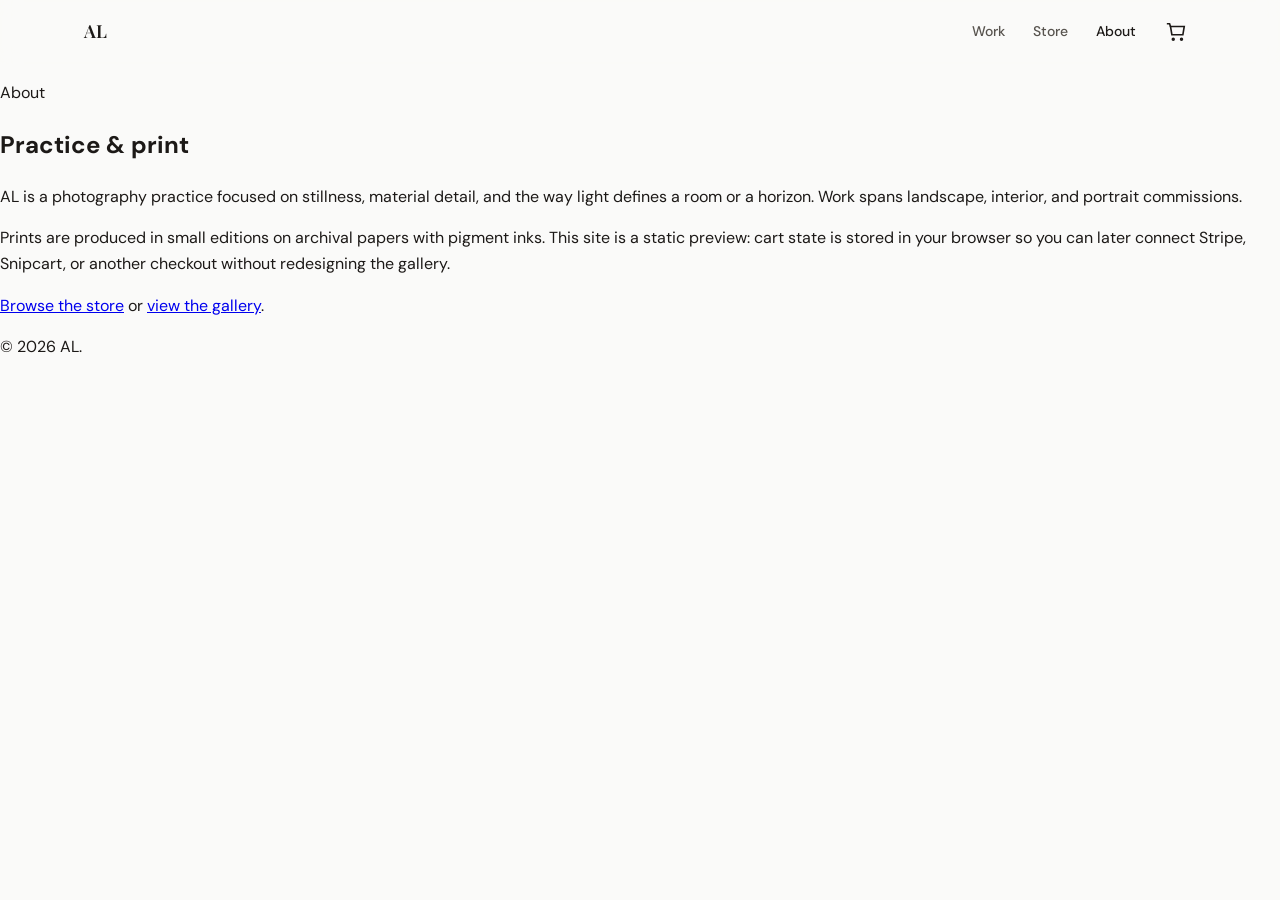
==== about.html @ bfd608ff "Rename site branding from Atelier Lumen to AL Co-authored-by: Cursor <cursoragent@cursor.com>" ====
<!DOCTYPE html>
<html lang="en">
  <head>
    <meta charset="UTF-8" />
    <meta name="viewport" content="width=device-width, initial-scale=1" />
    <title>About — AL</title>
    <meta name="description" content="About the photographer and practice." />
    <link rel="preconnect" href="https://fonts.googleapis.com" />
    <link rel="preconnect" href="https://fonts.gstatic.com" crossorigin />
    <link
      href="https://fonts.googleapis.com/css2?family=DM+Sans:ital,opsz,wght@0,9..40,400;0,9..40,500;0,9..40,600;1,9..40,400&family=Playfair+Display:ital,wght@0,500;0,600;1,500&display=swap"
      rel="stylesheet"
    />
    <script src="https://cdn.tailwindcss.com"></script>
    <script>
      tailwind.config = {
        theme: {
          extend: {
            fontFamily: {
              serif: ['"Playfair Display"', "Georgia", "serif"],
              sans: ['"DM Sans"', "system-ui", "sans-serif"],
            },
          },
        },
      };
    </script>
    <link rel="stylesheet" href="style.css" />
  </head>
  <body class="font-sans text-stone-900 antialiased" data-page="about">
    <header class="site-header">
      <div class="site-header__inner">
        <a class="site-logo" href="index.html">AL</a>
        <nav class="site-nav" aria-label="Primary">
          <a href="index.html" data-nav="home">Work</a>
          <a href="store.html" data-nav="store">Store</a>
          <a href="about.html" data-nav="about">About</a>
          <button
            type="button"
            class="cart-btn"
            aria-label="Open cart"
            title="Cart"
          >
            <svg
              width="22"
              height="22"
              viewBox="0 0 24 24"
              fill="none"
              stroke="currentColor"
              stroke-width="1.75"
              aria-hidden="true"
            >
              <path d="M6 6h15l-1.5 9h-12z" />
              <path d="M6 6 5 3H2" />
              <circle cx="9" cy="20" r="1" />
              <circle cx="18" cy="20" r="1" />
            </svg>
            <span class="cart-btn__badge" aria-live="polite">0</span>
          </button>
        </nav>
      </div>
    </header>

    <main class="max-w-3xl mx-auto px-5 py-12 md:py-20">
      <article class="reveal">
        <p
          class="text-xs font-semibold tracking-[0.2em] uppercase text-stone-500 mb-3"
        >
          About
        </p>
        <h1
          class="font-serif text-4xl md:text-5xl font-semibold tracking-tight text-stone-900 mb-8"
        >
          Practice &amp; print
        </h1>
        <div class="space-y-6 text-stone-600 leading-relaxed">
          <p>
            AL is a photography practice focused on stillness,
            material detail, and the way light defines a room or a horizon.
            Work spans landscape, interior, and portrait commissions.
          </p>
          <p>
            Prints are produced in small editions on archival papers with
            pigment inks. This site is a static preview: cart state is stored in
            your browser so you can later connect Stripe, Snipcart, or another
            checkout without redesigning the gallery.
          </p>
          <p>
            <a
              href="store.html"
              class="font-medium text-stone-900 underline underline-offset-4 decoration-stone-300 hover:decoration-stone-900"
              >Browse the store</a
            >
            or
            <a
              href="index.html"
              class="font-medium text-stone-900 underline underline-offset-4 decoration-stone-300 hover:decoration-stone-900"
              >view the gallery</a
            >.
          </p>
        </div>
      </article>
    </main>

    <footer class="border-t border-stone-200 mt-8 py-10 text-center text-sm text-stone-500">
      <p>© <span id="y"></span> AL.</p>
    </footer>
    <script>
      document.getElementById("y").textContent = new Date().getFullYear();
    </script>
    <script src="script.js" defer></script>
  </body>
</html>
---- style.css ----
:root {
  --color-bg: #fafaf9;
  --color-surface: #ffffff;
  --color-text: #1c1917;
  --color-muted: #57534e;
  --color-border: #e7e5e4;
  --font-serif: "Playfair Display", Georgia, serif;
  --font-sans: "DM Sans", system-ui, sans-serif;
  --header-height: 4rem;
  --transition-header: background-color 0.35s ease, border-color 0.35s ease,
    backdrop-filter 0.35s ease;
}

*,
*::before,
*::after {
  box-sizing: border-box;
}

html {
  scroll-behavior: smooth;
}

@media (prefers-reduced-motion: reduce) {
  html {
    scroll-behavior: auto;
  }
}

body {
  margin: 0;
  font-family: var(--font-sans);
  font-size: 1rem;
  line-height: 1.6;
  color: var(--color-text);
  background-color: var(--color-bg);
  min-height: 100vh;
}

img {
  max-width: 100%;
  height: auto;
  vertical-align: middle;
}

.site-header {
  position: sticky;
  top: 0;
  z-index: 40;
  height: var(--header-height);
  display: flex;
  align-items: center;
  border-bottom: 1px solid transparent;
  background-color: rgba(250, 250, 249, 0.72);
  backdrop-filter: blur(10px);
  -webkit-backdrop-filter: blur(10px);
  transition: var(--transition-header);
}

.site-header.is-solid {
  background-color: rgba(255, 255, 255, 0.94);
  border-bottom-color: var(--color-border);
}

.site-header__inner {
  width: 100%;
  max-width: 72rem;
  margin: 0 auto;
  padding: 0 1.25rem;
  display: flex;
  align-items: center;
  justify-content: space-between;
  gap: 1rem;
}

.site-logo {
  font-family: var(--font-serif);
  font-weight: 600;
  font-size: 1.125rem;
  letter-spacing: 0.02em;
  color: inherit;
  text-decoration: none;
}

.site-logo:hover {
  opacity: 0.8;
}

.site-nav {
  display: flex;
  align-items: center;
  gap: 0.25rem;
}

.site-nav a {
  color: var(--color-muted);
  text-decoration: none;
  font-size: 0.875rem;
  font-weight: 500;
  padding: 0.5rem 0.75rem;
  border-radius: 0.25rem;
  transition: color 0.2s ease, background-color 0.2s ease;
}

.site-nav a:hover,
.site-nav a:focus-visible {
  color: var(--color-text);
  background-color: rgba(28, 25, 23, 0.06);
  outline: none;
}

.site-nav a.is-active {
  color: var(--color-text);
}

.cart-btn {
  position: relative;
  display: inline-flex;
  align-items: center;
  justify-content: center;
  width: 2.5rem;
  height: 2.5rem;
  margin-left: 0.25rem;
  border: none;
  border-radius: 0.375rem;
  background: transparent;
  color: var(--color-text);
  cursor: pointer;
  transition: background-color 0.2s ease;
}

.cart-btn:hover,
.cart-btn:focus-visible {
  background-color: rgba(28, 25, 23, 0.06);
  outline: none;
}

.cart-btn__badge {
  position: absolute;
  top: 0.25rem;
  right: 0.25rem;
  min-width: 1.125rem;
  height: 1.125rem;
  padding: 0 0.25rem;
  font-size: 0.625rem;
  font-weight: 600;
  line-height: 1.125rem;
  text-align: center;
  color: #fff;
  background: var(--color-text);
  border-radius: 9999px;
  opacity: 0;
  transform: scale(0.85);
  transition: opacity 0.2s ease, transform 0.2s ease;
}

.cart-btn__badge.is-visible {
  opacity: 1;
  transform: scale(1);
}

.gallery-masonry {
  column-gap: 1rem;
  column-count: 1;
}

@media (min-width: 640px) {
  .gallery-masonry {
    column-count: 2;
  }
}

@media (min-width: 1024px) {
  .gallery-masonry {
    column-count: 3;
  }
}

.gallery-item {
  break-inside: avoid;
  margin-bottom: 1rem;
  border-radius: 0.25rem;
  overflow: hidden;
  background: var(--color-surface);
  box-shadow: 0 1px 2px rgba(28, 25, 23, 0.06);
}

.gallery-item button {
  display: block;
  width: 100%;
  padding: 0;
  border: none;
  background: none;
  cursor: zoom-in;
  color: inherit;
}

.gallery-item img {
  width: 100%;
  height: auto;
  display: block;
}

.gallery-item figcaption {
  padding: 0.75rem 1rem 1rem;
  font-size: 0.8125rem;
  color: var(--color-muted);
}

.gallery-item .title {
  font-family: var(--font-serif);
  font-size: 1rem;
  font-weight: 600;
  color: var(--color-text);
  margin: 0 0 0.25rem;
}

.reveal {
  opacity: 0;
  transform: translateY(12px);
  transition: opacity 0.7s ease, transform 0.7s ease;
}

.reveal.is-visible {
  opacity: 1;
  transform: none;
}

@media (prefers-reduced-motion: reduce) {
  .reveal {
    opacity: 1;
    transform: none;
    transition: none;
  }
}

.lightbox {
  position: fixed;
  inset: 0;
  z-index: 100;
  display: flex;
  align-items: center;
  justify-content: center;
  padding: 1rem;
  background: rgba(12, 10, 9, 0.92);
  opacity: 0;
  visibility: hidden;
  transition: opacity 0.3s ease, visibility 0.3s ease;
}

.lightbox.is-open {
  opacity: 1;
  visibility: visible;
}

.lightbox__panel {
  position: relative;
  max-width: min(96vw, 1200px);
  max-height: 92vh;
  margin: auto;
  outline: none;
}

.lightbox__panel img {
  max-height: 85vh;
  width: auto;
  max-width: 100%;
  margin: 0 auto;
  display: block;
  border-radius: 0.25rem;
  box-shadow: 0 25px 50px -12px rgba(0, 0, 0, 0.5);
}

.lightbox__caption {
  margin-top: 1rem;
  text-align: center;
  color: #e7e5e4;
  font-size: 0.875rem;
}

.lightbox__close,
.lightbox__prev,
.lightbox__next {
  position: absolute;
  z-index: 2;
  width: 2.75rem;
  height: 2.75rem;
  display: inline-flex;
  align-items: center;
  justify-content: center;
  border: 1px solid rgba(255, 255, 255, 0.25);
  border-radius: 9999px;
  background: rgba(0, 0, 0, 0.35);
  color: #fff;
  cursor: pointer;
  transition: background 0.2s ease;
}

.lightbox__close:hover,
.lightbox__prev:hover,
.lightbox__next:hover,
.lightbox__close:focus-visible,
.lightbox__prev:focus-visible,
.lightbox__next:focus-visible {
  background: rgba(255, 255, 255, 0.15);
  outline: none;
}

.lightbox__close {
  top: -0.5rem;
  right: -0.5rem;
}

.lightbox__prev {
  left: 0.5rem;
  top: 50%;
  transform: translateY(-50%);
}

.lightbox__next {
  right: 0.5rem;
  top: 50%;
  transform: translateY(-50%);
}

@media (max-width: 640px) {
  .lightbox__prev,
  .lightbox__next {
    top: auto;
    bottom: 0.5rem;
    transform: none;
  }
  .lightbox__prev {
    left: 25%;
  }
  .lightbox__next {
    right: 25%;
  }
}

.modal-backdrop {
  position: fixed;
  inset: 0;
  z-index: 90;
  background: rgba(12, 10, 9, 0.45);
  opacity: 0;
  visibility: hidden;
  transition: opacity 0.25s ease, visibility 0.25s ease;
}

.modal-backdrop.is-open {
  opacity: 1;
  visibility: visible;
}

.modal {
  position: fixed;
  left: 50%;
  top: 50%;
  z-index: 95;
  width: min(calc(100vw - 2rem), 28rem);
  padding: 1.75rem;
  background: var(--color-surface);
  border-radius: 0.5rem;
  box-shadow: 0 25px 50px -12px rgba(0, 0, 0, 0.25);
  transform: translate(-50%, -50%) scale(0.96);
  opacity: 0;
  visibility: hidden;
  transition: opacity 0.25s ease, transform 0.25s ease, visibility 0.25s ease;
}

.modal.is-open {
  transform: translate(-50%, -50%) scale(1);
  opacity: 1;
  visibility: visible;
}

.modal h2 {
  font-family: var(--font-serif);
  font-size: 1.5rem;
  margin: 0 0 0.75rem;
}

.modal p {
  margin: 0 0 1.25rem;
  color: var(--color-muted);
  font-size: 0.9375rem;
}

.modal__actions {
  display: flex;
  justify-content: flex-end;
  gap: 0.5rem;
}

.btn {
  display: inline-flex;
  align-items: center;
  justify-content: center;
  padding: 0.625rem 1.125rem;
  font-family: var(--font-sans);
  font-size: 0.875rem;
  font-weight: 600;
  border-radius: 0.375rem;
  border: none;
  cursor: pointer;
  transition: opacity 0.2s ease, background 0.2s ease;
}

.btn--primary {
  background: var(--color-text);
  color: #fff;
}

.btn--primary:hover,
.btn--primary:focus-visible {
  opacity: 0.9;
  outline: none;
}

.btn--ghost {
  background: transparent;
  color: var(--color-muted);
}

.btn--ghost:hover,
.btn--ghost:focus-visible {
  color: var(--color-text);
  outline: none;
}

.store-grid {
  display: grid;
  gap: 1.5rem;
  grid-template-columns: 1fr;
}

@media (min-width: 640px) {
  .store-grid {
    grid-template-columns: repeat(2, 1fr);
  }
}

@media (min-width: 1024px) {
  .store-grid {
    grid-template-columns: repeat(3, 1fr);
  }
}

.store-card {
  display: flex;
  flex-direction: column;
  background: var(--color-surface);
  border-radius: 0.375rem;
  overflow: hidden;
  border: 1px solid var(--color-border);
  text-decoration: none;
  color: inherit;
  transition: box-shadow 0.25s ease, transform 0.25s ease;
}

.store-card:hover,
.store-card:focus-visible {
  box-shadow: 0 12px 24px -8px rgba(28, 25, 23, 0.12);
  transform: translateY(-2px);
  outline: none;
}

.store-card__media {
  overflow: hidden;
  background: #f5f5f4;
}

.store-card__media img {
  width: 100%;
  height: auto;
  display: block;
}

.store-card__body {
  padding: 1.25rem;
  flex: 1;
  display: flex;
  flex-direction: column;
}

.store-card__body h2 {
  font-family: var(--font-serif);
  font-size: 1.125rem;
  margin: 0 0 0.5rem;
}

.store-card__meta {
  font-size: 0.8125rem;
  color: var(--color-muted);
  margin-bottom: 0.75rem;
}

.store-card__price {
  margin-top: auto;
  font-weight: 600;
  font-size: 0.9375rem;
}

.prose-muted {
  color: var(--color-muted);
  font-size: 1.0625rem;
  max-width: 42rem;
}

.loading-state,
.error-state {
  text-align: center;
  padding: 3rem 1rem;
  color: var(--color-muted);
}

.error-state {
  color: #b91c1c;
}

.sr-only {
  position: absolute;
  width: 1px;
  height: 1px;
  padding: 0;
  margin: -1px;
  overflow: hidden;
  clip: rect(0, 0, 0, 0);
  white-space: nowrap;
  border: 0;
}

body.lightbox-open,
body.modal-open {
  overflow: hidden;
}

.cart-list {
  list-style: none;
  margin: 0 0 1rem;
  padding: 0;
  max-height: 12rem;
  overflow-y: auto;
}

.cart-list li {
  display: flex;
  justify-content: space-between;
  gap: 0.5rem;
  padding: 0.5rem 0;
  border-bottom: 1px solid var(--color-border);
  font-size: 0.875rem;
}

.cart-list li:last-child {
  border-bottom: none;
}

.cart-empty {
  font-size: 0.9375rem;
  color: var(--color-muted);
  margin: 0 0 1rem;
}

.product-layout {
  display: grid;
  gap: 2rem;
  align-items: start;
}

@media (min-width: 900px) {
  .product-layout {
    grid-template-columns: minmax(0, 1.1fr) minmax(0, 0.9fr);
    gap: 3rem;
  }
}

.product-hero {
  background: var(--color-surface);
  border-radius: 0.375rem;
  overflow: hidden;
  border: 1px solid var(--color-border);
}

.product-hero img {
  width: 100%;
  height: auto;
  display: block;
}

.product-detail h1 {
  font-family: var(--font-serif);
  font-size: clamp(1.75rem, 4vw, 2.25rem);
  margin: 0 0 0.5rem;
  line-height: 1.2;
}

.product-detail .eyebrow {
  font-size: 0.75rem;
  font-weight: 600;
  letter-spacing: 0.12em;
  text-transform: uppercase;
  color: var(--color-muted);
  margin: 0 0 0.75rem;
}

.product-detail .price {
  font-size: 1.25rem;
  font-weight: 600;
  margin: 0 0 1.25rem;
}

.product-detail .description {
  color: var(--color-muted);
  margin: 0 0 1.5rem;
  line-height: 1.7;
}

.btn-row {
  display: flex;
  flex-wrap: wrap;
  gap: 0.75rem;
}
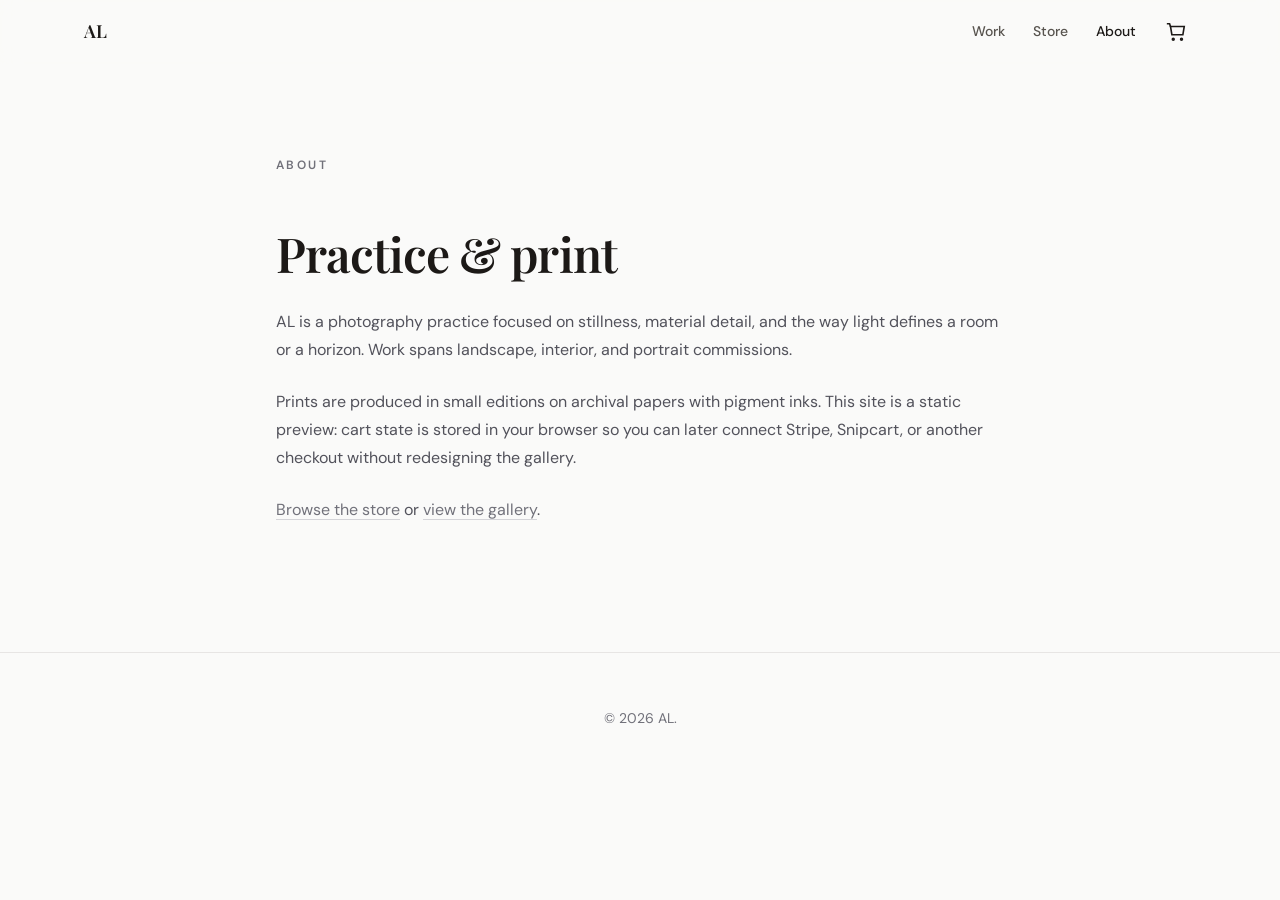
==== commit 1231632a: "Improve performance and accessibility - Remove Tailwind CDN dependency and convert to semantic CSS c" ====
--- a/about.html
+++ b/about.html
@@ -11,22 +11,9 @@
       href="https://fonts.googleapis.com/css2?family=DM+Sans:ital,opsz,wght@0,9..40,400;0,9..40,500;0,9..40,600;1,9..40,400&family=Playfair+Display:ital,wght@0,500;0,600;1,500&display=swap"
       rel="stylesheet"
     />
-    <script src="https://cdn.tailwindcss.com"></script>
-    <script>
-      tailwind.config = {
-        theme: {
-          extend: {
-            fontFamily: {
-              serif: ['"Playfair Display"', "Georgia", "serif"],
-              sans: ['"DM Sans"', "system-ui", "sans-serif"],
-            },
-          },
-        },
-      };
-    </script>
     <link rel="stylesheet" href="style.css" />
   </head>
-  <body class="font-sans text-stone-900 antialiased" data-page="about">
+  <body class="page-body" data-page="about">
     <header class="site-header">
       <div class="site-header__inner">
         <a class="site-logo" href="index.html">AL</a>
@@ -60,19 +47,15 @@
       </div>
     </header>
 
-    <main class="max-w-3xl mx-auto px-5 py-12 md:py-20">
+    <main class="page-main page-main--about">
       <article class="reveal">
-        <p
-          class="text-xs font-semibold tracking-[0.2em] uppercase text-stone-500 mb-3"
-        >
+        <p class="page-subtitle">
           About
         </p>
-        <h1
-          class="font-serif text-4xl md:text-5xl font-semibold tracking-tight text-stone-900 mb-8"
-        >
+        <h1 class="page-title">
           Practice &amp; print
         </h1>
-        <div class="space-y-6 text-stone-600 leading-relaxed">
+        <div class="text-content">
           <p>
             AL is a photography practice focused on stillness,
             material detail, and the way light defines a room or a horizon.
@@ -87,13 +70,13 @@
           <p>
             <a
               href="store.html"
-              class="font-medium text-stone-900 underline underline-offset-4 decoration-stone-300 hover:decoration-stone-900"
+              class="link"
               >Browse the store</a
             >
             or
             <a
               href="index.html"
-              class="font-medium text-stone-900 underline underline-offset-4 decoration-stone-300 hover:decoration-stone-900"
+              class="link"
               >view the gallery</a
             >.
           </p>
@@ -101,7 +84,7 @@
       </article>
     </main>
 
-    <footer class="border-t border-stone-200 mt-8 py-10 text-center text-sm text-stone-500">
+    <footer class="page-footer">
       <p>© <span id="y"></span> AL.</p>
     </footer>
     <script>
--- a/style.css
+++ b/style.css
@@ -37,10 +37,118 @@
   min-height: 100vh;
 }
 
+body.modal-open {
+  overflow: hidden;
+}
+
 img {
   max-width: 100%;
   height: auto;
   vertical-align: middle;
+}
+
+/* Page layout */
+.page-body {
+  font-family: var(--font-sans);
+  color: var(--color-text);
+  -webkit-font-smoothing: antialiased;
+  font-smoothing: antialiased;
+}
+
+.page-main {
+  max-width: 72rem;
+  margin-left: auto;
+  margin-right: auto;
+  padding-left: 1.25rem;
+  padding-right: 1.25rem;
+  padding-top: 3rem;
+  padding-bottom: 3rem;
+}
+
+.page-main--about {
+  max-width: 48rem;
+}
+
+.page-header {
+  margin-bottom: 2.5rem;
+}
+
+.page-title {
+  font-family: var(--font-serif);
+  font-size: 2.25rem;
+  font-weight: 600;
+  letter-spacing: -0.02em;
+  color: var(--color-text);
+  margin-bottom: 1rem;
+}
+
+.page-subtitle {
+  font-size: 0.75rem;
+  font-weight: 600;
+  letter-spacing: 0.2em;
+  text-transform: uppercase;
+  color: #71717a;
+  margin-bottom: 0.75rem;
+}
+
+.page-description {
+  color: var(--color-muted);
+  font-size: 1.0625rem;
+  max-width: 36rem;
+}
+
+.page-footer {
+  border-top: 1px solid #e7e5e4;
+  margin-top: 2rem;
+  padding-top: 2.5rem;
+  padding-bottom: 2.5rem;
+  text-align: center;
+  font-size: 0.875rem;
+  color: #71717a;
+}
+
+.link {
+  color: #71717a;
+  text-decoration: underline;
+  text-underline-offset: 0.25rem;
+  text-decoration-color: #d4d4d8;
+  transition: color 0.2s ease, text-decoration-color 0.2s ease;
+}
+
+.link:hover,
+.link:focus {
+  color: var(--color-text);
+  text-decoration-color: var(--color-text);
+  outline: none;
+}
+
+.text-content {
+  color: #52525b;
+  line-height: 1.75;
+}
+
+.text-content > * + * {
+  margin-top: 1.5rem;
+}
+
+@media (min-width: 768px) {
+  .page-main {
+    padding-top: 4rem;
+    padding-bottom: 4rem;
+  }
+
+  .page-main--about {
+    padding-top: 5rem;
+    padding-bottom: 5rem;
+  }
+
+  .page-header {
+    margin-bottom: 3.5rem;
+  }
+
+  .page-title {
+    font-size: 3rem;
+  }
 }
 
 .site-header {
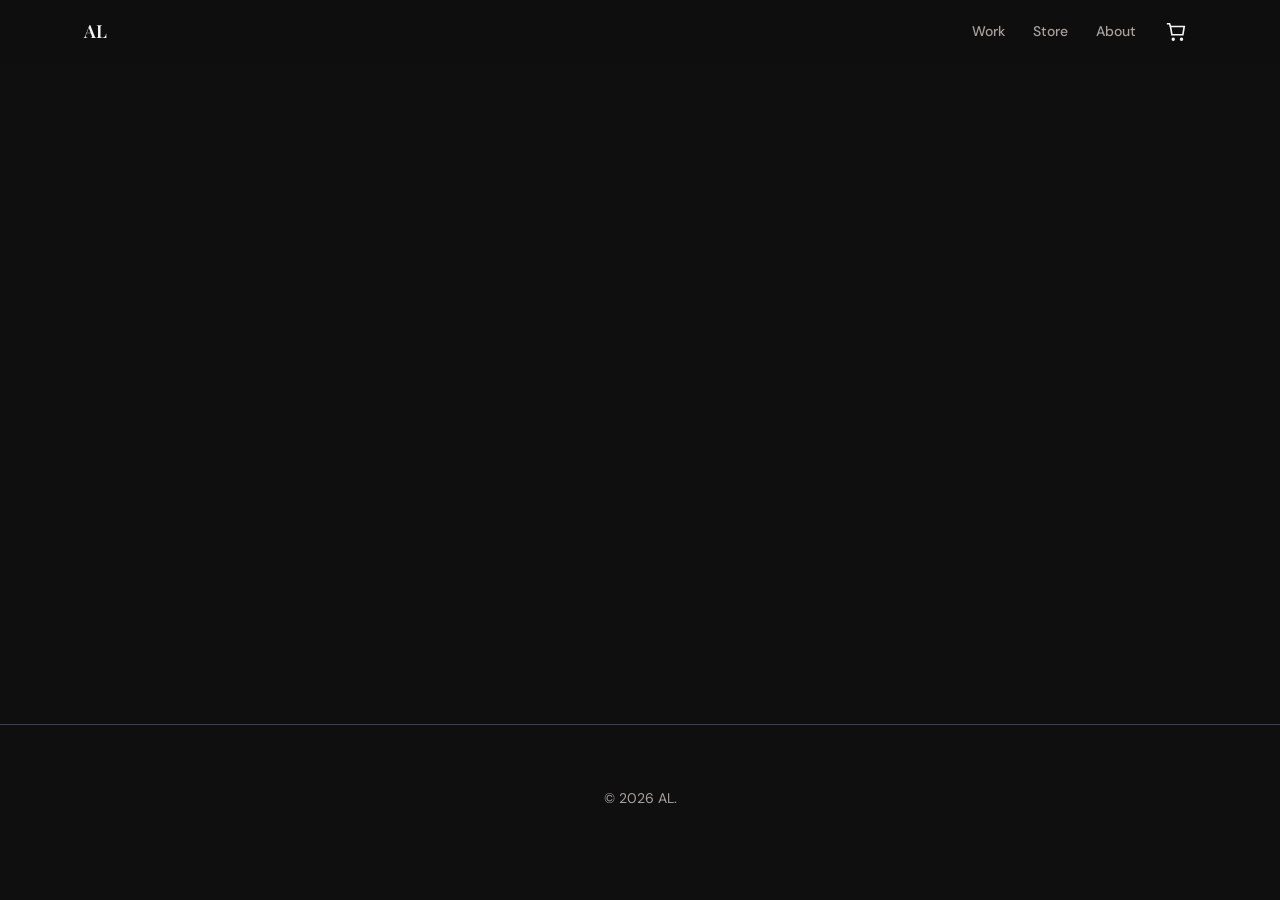
==== commit 8bcc2b18: "Update portfolio files and add common.js" ====
--- a/about.html
+++ b/about.html
@@ -5,6 +5,18 @@
     <meta name="viewport" content="width=device-width, initial-scale=1" />
     <title>About — AL</title>
     <meta name="description" content="About the photographer and practice." />
+    <meta name="keywords" content="photography, about, practice, stills, material, light, landscape, interior, portrait" />
+    <meta name="author" content="AL" />
+    <meta property="og:title" content="About — AL" />
+    <meta property="og:description" content="About the photographer and practice." />
+    <meta property="og:type" content="website" />
+    <meta property="og:url" content="https://your-domain.com/about.html" />
+    <meta property="og:image" content="https://your-domain.com/Photos 1/Stonewall.jpg" />
+    <meta name="twitter:card" content="summary_large_image" />
+    <meta name="twitter:title" content="About — AL" />
+    <meta name="twitter:description" content="About the photographer and practice." />
+    <meta name="twitter:image" content="https://your-domain.com/Photos 1/Stonewall.jpg" />
+    <link rel="canonical" href="https://your-domain.com/about.html" />
     <link rel="preconnect" href="https://fonts.googleapis.com" />
     <link rel="preconnect" href="https://fonts.gstatic.com" crossorigin />
     <link
@@ -87,9 +99,7 @@
     <footer class="page-footer">
       <p>© <span id="y"></span> AL.</p>
     </footer>
-    <script>
-      document.getElementById("y").textContent = new Date().getFullYear();
-    </script>
+    <script src="common.js" defer></script>
     <script src="script.js" defer></script>
   </body>
 </html>
--- a/style.css
+++ b/style.css
@@ -1,9 +1,9 @@
 :root {
-  --color-bg: #fafaf9;
-  --color-surface: #ffffff;
-  --color-text: #1c1917;
-  --color-muted: #57534e;
-  --color-border: #e7e5e4;
+  --color-bg: #0f0f0f;
+  --color-surface: #1a1a1a;
+  --color-text: #f5f5f4;
+  --color-muted: #a8a29e;
+  --color-border: #374151;
   --font-serif: "Playfair Display", Georgia, serif;
   --font-sans: "DM Sans", system-ui, sans-serif;
   --header-height: 4rem;
@@ -35,6 +35,7 @@
   color: var(--color-text);
   background-color: var(--color-bg);
   min-height: 100vh;
+  scrollbar-gutter: stable; /* Prevents layout shift when scrollbars appear */
 }
 
 body.modal-open {
@@ -59,10 +60,10 @@
   max-width: 72rem;
   margin-left: auto;
   margin-right: auto;
-  padding-left: 1.25rem;
-  padding-right: 1.25rem;
-  padding-top: 3rem;
-  padding-bottom: 3rem;
+  padding-left: 2rem;
+  padding-right: 2rem;
+  padding-top: 4rem;
+  padding-bottom: 4rem;
 }
 
 .page-main--about {
@@ -70,7 +71,7 @@
 }
 
 .page-header {
-  margin-bottom: 2.5rem;
+  margin-bottom: 3rem;
 }
 
 .page-title {
@@ -79,7 +80,7 @@
   font-weight: 600;
   letter-spacing: -0.02em;
   color: var(--color-text);
-  margin-bottom: 1rem;
+  margin-bottom: 1.5rem;
 }
 
 .page-subtitle {
@@ -87,31 +88,32 @@
   font-weight: 600;
   letter-spacing: 0.2em;
   text-transform: uppercase;
-  color: #71717a;
-  margin-bottom: 0.75rem;
+  color: var(--color-muted);
+  margin-bottom: 1rem;
 }
 
 .page-description {
   color: var(--color-muted);
   font-size: 1.0625rem;
   max-width: 36rem;
+  line-height: 1.7;
 }
 
 .page-footer {
-  border-top: 1px solid #e7e5e4;
-  margin-top: 2rem;
-  padding-top: 2.5rem;
-  padding-bottom: 2.5rem;
+  border-top: 1px solid var(--color-border);
+  margin-top: 4rem;
+  padding-top: 3rem;
+  padding-bottom: 3rem;
   text-align: center;
   font-size: 0.875rem;
-  color: #71717a;
+  color: var(--color-muted);
 }
 
 .link {
-  color: #71717a;
+  color: var(--color-muted);
   text-decoration: underline;
   text-underline-offset: 0.25rem;
-  text-decoration-color: #d4d4d8;
+  text-decoration-color: var(--color-border);
   transition: color 0.2s ease, text-decoration-color 0.2s ease;
 }
 
@@ -123,7 +125,7 @@
 }
 
 .text-content {
-  color: #52525b;
+  color: var(--color-muted);
   line-height: 1.75;
 }
 
@@ -133,17 +135,17 @@
 
 @media (min-width: 768px) {
   .page-main {
-    padding-top: 4rem;
-    padding-bottom: 4rem;
-  }
-
-  .page-main--about {
     padding-top: 5rem;
     padding-bottom: 5rem;
   }
 
+  .page-main--about {
+    padding-top: 6rem;
+    padding-bottom: 6rem;
+  }
+
   .page-header {
-    margin-bottom: 3.5rem;
+    margin-bottom: 4rem;
   }
 
   .page-title {
@@ -159,14 +161,14 @@
   display: flex;
   align-items: center;
   border-bottom: 1px solid transparent;
-  background-color: rgba(250, 250, 249, 0.72);
+  background-color: rgba(15, 15, 15, 0.85);
   backdrop-filter: blur(10px);
   -webkit-backdrop-filter: blur(10px);
   transition: var(--transition-header);
 }
 
 .site-header.is-solid {
-  background-color: rgba(255, 255, 255, 0.94);
+  background-color: rgba(26, 26, 26, 0.95);
   border-bottom-color: var(--color-border);
 }
 
@@ -213,7 +215,7 @@
 .site-nav a:hover,
 .site-nav a:focus-visible {
   color: var(--color-text);
-  background-color: rgba(28, 25, 23, 0.06);
+  background-color: rgba(245, 245, 244, 0.1);
   outline: none;
 }
 
@@ -239,7 +241,7 @@
 
 .cart-btn:hover,
 .cart-btn:focus-visible {
-  background-color: rgba(28, 25, 23, 0.06);
+  background-color: rgba(245, 245, 244, 0.1);
   outline: none;
 }
 
@@ -268,7 +270,7 @@
 }
 
 .gallery-masonry {
-  column-gap: 1rem;
+  column-gap: 2rem;
   column-count: 1;
 }
 
@@ -286,11 +288,17 @@
 
 .gallery-item {
   break-inside: avoid;
-  margin-bottom: 1rem;
-  border-radius: 0.25rem;
+  margin-bottom: 2rem;
+  border-radius: 0.5rem;
   overflow: hidden;
   background: var(--color-surface);
-  box-shadow: 0 1px 2px rgba(28, 25, 23, 0.06);
+  box-shadow: 0 2px 8px rgba(0, 0, 0, 0.4);
+  transition: transform 0.2s ease, box-shadow 0.2s ease;
+}
+
+.gallery-item:hover {
+  transform: translateY(-2px);
+  box-shadow: 0 4px 16px rgba(0, 0, 0, 0.5);
 }
 
 .gallery-item button {
@@ -454,11 +462,13 @@
   opacity: 0;
   visibility: hidden;
   transition: opacity 0.25s ease, visibility 0.25s ease;
+  pointer-events: none; /* Prevents clicking through the backdrop */
 }
 
 .modal-backdrop.is-open {
   opacity: 1;
   visibility: visible;
+  pointer-events: auto; /* Re-enables interaction */
 }
 
 .modal {
@@ -539,7 +549,7 @@
 
 .store-grid {
   display: grid;
-  gap: 1.5rem;
+  gap: 2rem;
   grid-template-columns: 1fr;
 }
 
@@ -559,24 +569,25 @@
   display: flex;
   flex-direction: column;
   background: var(--color-surface);
-  border-radius: 0.375rem;
+  border-radius: 0.5rem;
   overflow: hidden;
   border: 1px solid var(--color-border);
   text-decoration: none;
   color: inherit;
-  transition: box-shadow 0.25s ease, transform 0.25s ease;
+  transition: box-shadow 0.3s ease, transform 0.3s ease;
+  box-shadow: 0 2px 8px rgba(0, 0, 0, 0.3);
 }
 
 .store-card:hover,
 .store-card:focus-visible {
-  box-shadow: 0 12px 24px -8px rgba(28, 25, 23, 0.12);
-  transform: translateY(-2px);
+  box-shadow: 0 8px 24px rgba(0, 0, 0, 0.4);
+  transform: translateY(-4px);
   outline: none;
 }
 
 .store-card__media {
   overflow: hidden;
-  background: #f5f5f4;
+  background: #2a2a2a;
 }
 
 .store-card__media img {
@@ -671,6 +682,17 @@
   margin: 0 0 1rem;
 }
 
+.cart-qty {
+  display: flex;
+  align-items: center;
+  gap: 0.5rem;
+}
+
+.qty-val {
+  min-width: 1rem;
+  text-align: center;
+  font-variant-numeric: tabular-nums;
+}
 .product-layout {
   display: grid;
   gap: 2rem;
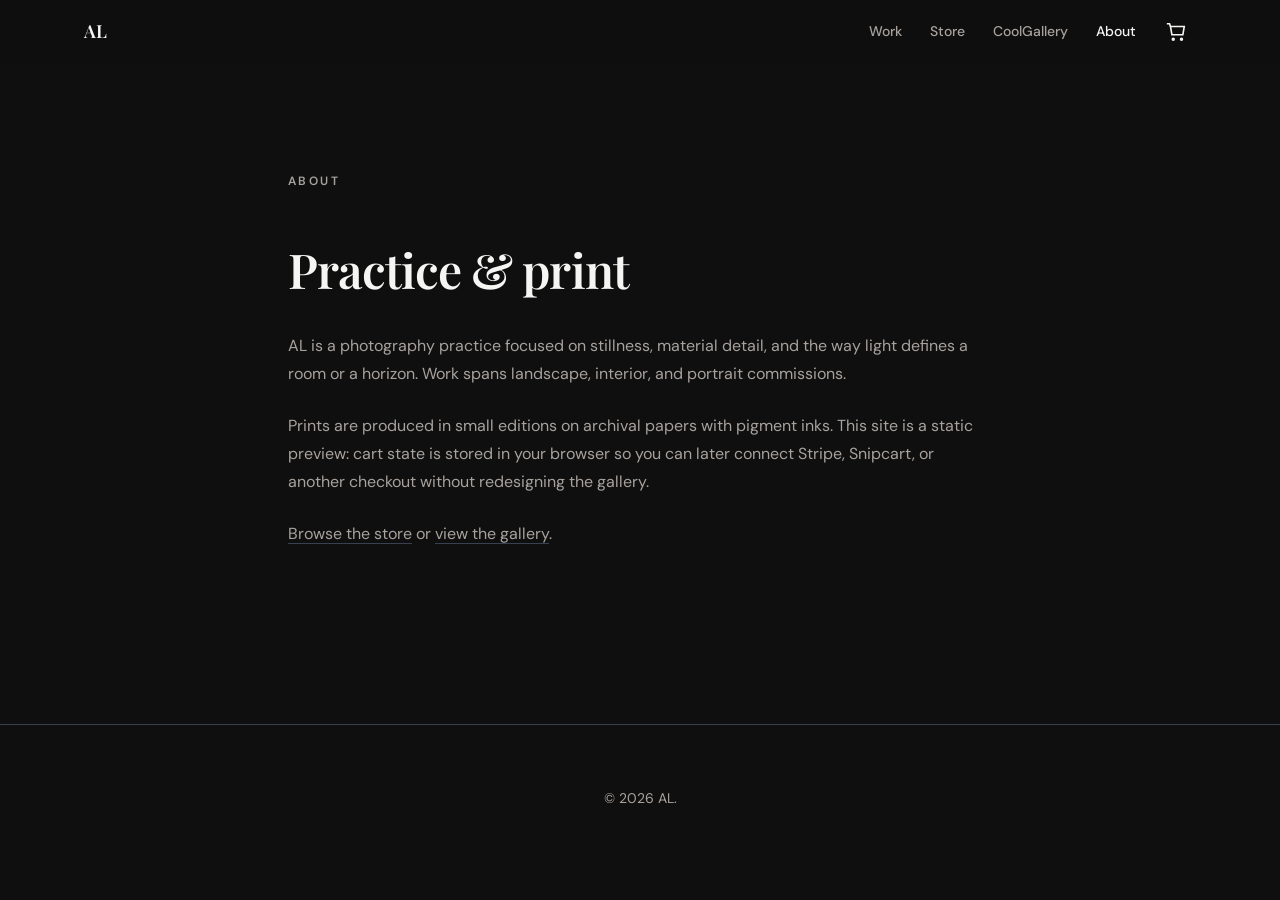
==== commit 314157e7: "Updates" ====
--- a/about.html
+++ b/about.html
@@ -11,11 +11,11 @@
     <meta property="og:description" content="About the photographer and practice." />
     <meta property="og:type" content="website" />
     <meta property="og:url" content="https://your-domain.com/about.html" />
-    <meta property="og:image" content="https://your-domain.com/Photos 1/Stonewall.jpg" />
+    <meta property="og:image" content="https://your-domain.com/Photos%201/Stonewall.jpg" />
     <meta name="twitter:card" content="summary_large_image" />
     <meta name="twitter:title" content="About — AL" />
     <meta name="twitter:description" content="About the photographer and practice." />
-    <meta name="twitter:image" content="https://your-domain.com/Photos 1/Stonewall.jpg" />
+    <meta name="twitter:image" content="https://your-domain.com/Photos%201/Stonewall.jpg" />
     <link rel="canonical" href="https://your-domain.com/about.html" />
     <link rel="preconnect" href="https://fonts.googleapis.com" />
     <link rel="preconnect" href="https://fonts.gstatic.com" crossorigin />
@@ -32,6 +32,7 @@
         <nav class="site-nav" aria-label="Primary">
           <a href="index.html" data-nav="home">Work</a>
           <a href="store.html" data-nav="store">Store</a>
+          <a href="coolgallery.html" data-nav="coolgallery">CoolGallery</a>
           <a href="about.html" data-nav="about">About</a>
           <button
             type="button"
@@ -65,7 +66,7 @@
           About
         </p>
         <h1 class="page-title">
-          Practice &amp; print
+          Practice & print
         </h1>
         <div class="text-content">
           <p>
@@ -80,17 +81,9 @@
             checkout without redesigning the gallery.
           </p>
           <p>
-            <a
-              href="store.html"
-              class="link"
-              >Browse the store</a
-            >
+            <a href="store.html" class="link">Browse the store</a>
             or
-            <a
-              href="index.html"
-              class="link"
-              >view the gallery</a
-            >.
+            <a href="index.html" class="link">view the gallery</a>.
           </p>
         </div>
       </article>
@@ -102,4 +95,4 @@
     <script src="common.js" defer></script>
     <script src="script.js" defer></script>
   </body>
-</html>
+</html>
--- a/style.css
+++ b/style.css
@@ -1,6 +1,6 @@
 :root {
   --color-bg: #0f0f0f;
-  --color-surface: #1a1a1a;
+  --color-surface: #1d1d1d;
   --color-text: #f5f5f4;
   --color-muted: #a8a29e;
   --color-border: #374151;
@@ -64,6 +64,34 @@
   padding-right: 2rem;
   padding-top: 4rem;
   padding-bottom: 4rem;
+}
+
+.hero {
+  width: 100vw;
+  margin-left: calc(-50vw + 50%);
+  height: 70vh;
+  overflow: hidden;
+  margin-bottom: 2rem;
+}
+
+.hero-image {
+  width: 100%;
+  height: 100%;
+  object-fit: cover;
+}
+
+.intro {
+  text-align: center;
+  margin-bottom: 3rem;
+}
+
+.intro-text {
+  font-size: 1.125rem;
+  line-height: 1.6;
+  color: var(--color-text);
+  max-width: 48rem;
+  margin-left: auto;
+  margin-right: auto;
 }
 
 .page-main--about {
@@ -256,7 +284,7 @@
   font-weight: 600;
   line-height: 1.125rem;
   text-align: center;
-  color: #fff;
+  color: #000;
   background: var(--color-text);
   border-radius: 9999px;
   opacity: 0;
@@ -526,8 +554,9 @@
 }
 
 .btn--primary {
-  background: var(--color-text);
-  color: #fff;
+  background: var(--color-surface);
+  color: var(--color-text);
+  box-shadow: 0 2px 8px rgba(0, 0, 0, 0.3);
 }
 
 .btn--primary:hover,
@@ -548,24 +577,24 @@
 }
 
 .store-grid {
-  display: grid;
-  gap: 2rem;
-  grid-template-columns: 1fr;
+  column-gap: 2rem;
+  column-count: 1;
 }
 
 @media (min-width: 640px) {
   .store-grid {
-    grid-template-columns: repeat(2, 1fr);
+    column-count: 2;
   }
 }
 
 @media (min-width: 1024px) {
   .store-grid {
-    grid-template-columns: repeat(3, 1fr);
+    column-count: 3;
   }
 }
 
 .store-card {
+  break-inside: avoid;
   display: flex;
   flex-direction: column;
   background: var(--color-surface);
@@ -576,6 +605,7 @@
   color: inherit;
   transition: box-shadow 0.3s ease, transform 0.3s ease;
   box-shadow: 0 2px 8px rgba(0, 0, 0, 0.3);
+  margin-bottom: 2rem;
 }
 
 .store-card:hover,
@@ -752,3 +782,186 @@
   flex-wrap: wrap;
   gap: 0.75rem;
 }
+
+.coolgallery-hero {
+  position: relative;
+  overflow: hidden;
+  padding: 3rem 1.5rem;
+  border-radius: 1.25rem;
+  background: radial-gradient(circle at top left, rgba(56, 189, 248, 0.18), transparent 35%), radial-gradient(circle at bottom right, rgba(59, 130, 246, 0.16), transparent 28%), #110f14;
+  border: 1px solid rgba(255, 255, 255, 0.08);
+  box-shadow: 0 18px 80px rgba(0, 0, 0, 0.35);
+  margin-bottom: 3rem;
+}
+
+.coolgallery-hero__inner {
+  position: relative;
+  z-index: 1;
+  text-align: center;
+  max-width: 56rem;
+  margin: 0 auto;
+}
+
+.coolgallery-hero-copy {
+  color: rgba(245, 245, 244, 0.82);
+  max-width: 44rem;
+  margin: 0 auto 2rem;
+  line-height: 1.8;
+}
+
+.coolgallery-start {
+  position: relative;
+  padding: 1rem 2rem;
+  font-size: 1rem;
+  box-shadow: 0 0 0 0 rgba(56, 189, 248, 0.35);
+  animation: glowPulse 2.8s ease-in-out infinite;
+}
+
+@keyframes glowPulse {
+  0%, 100% { box-shadow: 0 0 0 0 rgba(56, 189, 248, 0.16); }
+  50% { box-shadow: 0 0 52px 18px rgba(56, 189, 248, 0.12); }
+}
+
+.coolgallery-stage,
+.coolgallery-results {
+  display: grid;
+  gap: 1.75rem;
+  max-width: 72rem;
+  margin: 0 auto;
+}
+
+.coolgallery-card {
+  position: relative;
+  min-height: 62vh;
+  max-width: 62rem;
+  margin: 0 auto;
+  border-radius: 1.25rem;
+  overflow: hidden;
+  background: linear-gradient(180deg, rgba(14, 14, 22, 0.98), rgba(19, 18, 28, 0.94));
+  border: 1px solid rgba(255, 255, 255, 0.08);
+  box-shadow: 0 28px 80px rgba(0, 0, 0, 0.35);
+  transition: transform 0.3s ease, opacity 0.3s ease;
+}
+
+.coolgallery-card img {
+  display: block;
+  width: 100%;
+  height: min(58vh, 72vh);
+  object-fit: cover;
+  pointer-events: none;
+}
+
+.coolgallery-card__info {
+  padding: 1.5rem 1.5rem 2rem;
+}
+
+.coolgallery-copy {
+  margin: 0.75rem 0 0;
+  color: rgba(245, 245, 244, 0.8);
+  line-height: 1.7;
+}
+
+.coolgallery-meta {
+  margin-top: 1rem;
+  color: var(--color-muted);
+  font-size: 0.95rem;
+}
+
+.coolgallery-actions {
+  display: flex;
+  flex-wrap: wrap;
+  justify-content: center;
+  gap: 1rem;
+  margin-top: 0.75rem;
+}
+
+.coolgallery-action {
+  min-width: 12rem;
+}
+
+.coolgallery-hint {
+  color: var(--color-muted);
+  text-align: center;
+  margin-top: 1rem;
+  animation: floatHint 4s ease-in-out infinite;
+}
+
+@keyframes floatHint {
+  0%, 100% { transform: translateY(0); }
+  50% { transform: translateY(-5px); }
+}
+
+.coolgallery-progress {
+  text-align: center;
+  color: var(--color-muted);
+  margin-top: 0.25rem;
+}
+
+.swipe-hint {
+  position: absolute;
+  top: 1rem;
+  padding: 0.75rem 1rem;
+  border-radius: 999px;
+  font-weight: 700;
+  font-size: 0.875rem;
+  letter-spacing: 0.16em;
+  text-transform: uppercase;
+  opacity: 0;
+  transform: scale(0.88);
+  transition: opacity 0.2s ease, transform 0.2s ease;
+  pointer-events: none;
+}
+
+.swipe-hint--left {
+  left: 1rem;
+  background: rgba(248, 113, 113, 0.92);
+  color: #fff;
+}
+
+.swipe-hint--right {
+  right: 1rem;
+  background: rgba(34, 197, 94, 0.95);
+  color: #fff;
+}
+
+.swipe-hint.is-active {
+  opacity: 1;
+  transform: scale(1);
+}
+
+.coolgallery-grid {
+  display: grid;
+  gap: 1rem;
+  grid-template-columns: repeat(auto-fit, minmax(220px, 1fr));
+}
+
+.coolgallery-result-card {
+  border-radius: 1rem;
+  overflow: hidden;
+  background: var(--color-surface);
+  border: 1px solid var(--color-border);
+  box-shadow: 0 18px 40px rgba(0, 0, 0, 0.22);
+}
+
+.coolgallery-result-card img {
+  width: 100%;
+  display: block;
+}
+
+.coolgallery-result-body {
+  padding: 1rem;
+}
+
+.coolgallery-result-price {
+  margin-top: 0.75rem;
+  color: #38bdf8;
+  font-weight: 700;
+}
+
+.coolgallery-intro .page-title {
+  font-size: clamp(2rem, 5vw, 3rem);
+}
+
+.coolgallery-results .page-title {
+  margin-top: 0;
+}
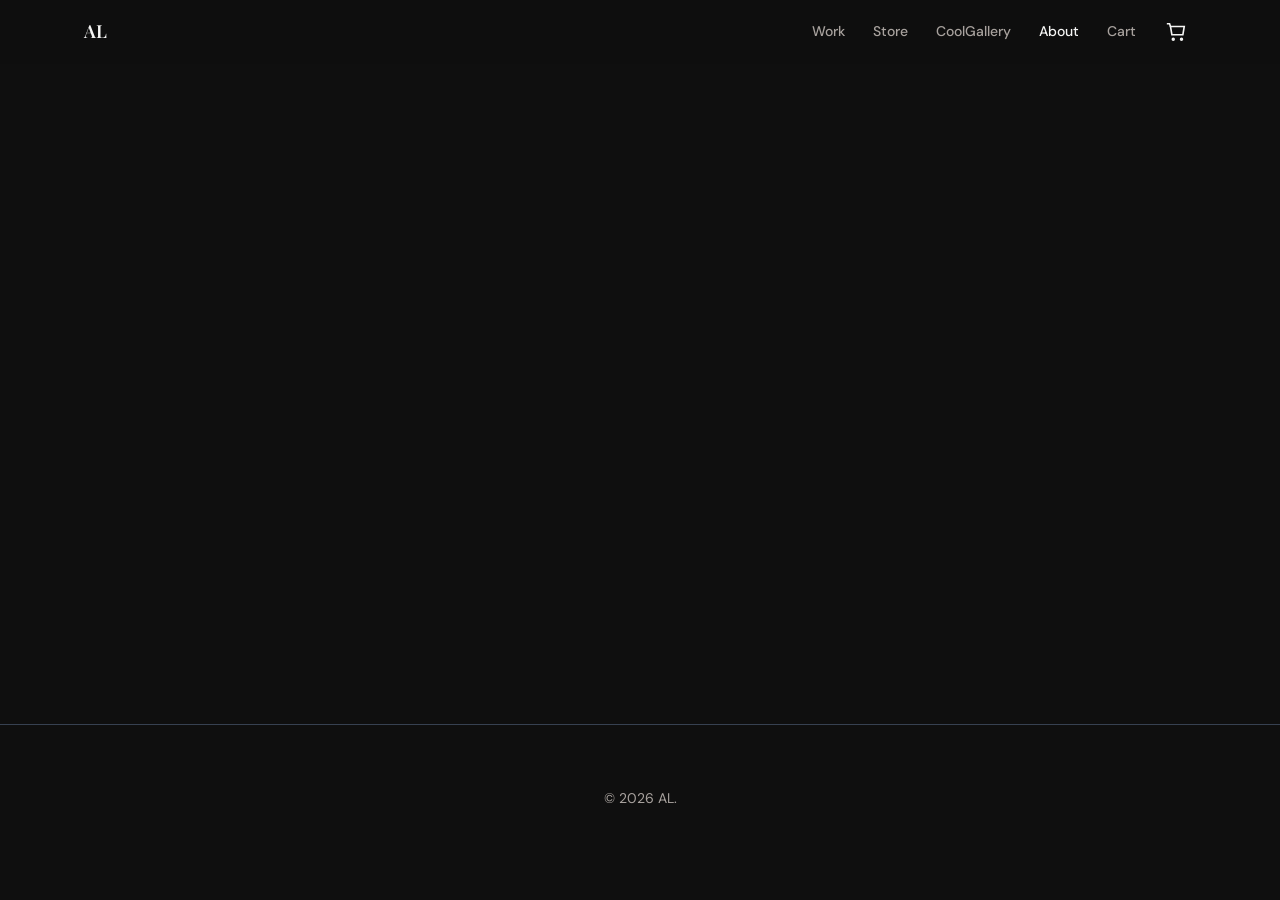
==== commit 34889660: "Updates" ====
--- a/about.html
+++ b/about.html
@@ -34,6 +34,7 @@
           <a href="store.html" data-nav="store">Store</a>
           <a href="coolgallery.html" data-nav="coolgallery">CoolGallery</a>
           <a href="about.html" data-nav="about">About</a>
+          <a href="cart.html" data-nav="cart">Cart</a>
           <button
             type="button"
             class="cart-btn"
--- a/style.css
+++ b/style.css
@@ -712,17 +712,48 @@
   margin: 0 0 1rem;
 }
 
-.cart-qty {
-  display: flex;
+.cart-page {
+  max-width: 800px;
+  margin: 0 auto;
+  padding: 2rem 1rem;
+}
+
+.cart-page .cart-list {
+  max-height: none;
+  margin-bottom: 2rem;
+}
+
+.cart-page .cart-list li {
+  padding: 1rem 0;
+  font-size: 1rem;
+  gap: 1rem;
+}
+
+.cart-page .cart-actions {
+  display: flex;
+  flex-wrap: wrap;
+  justify-content: space-between;
   align-items: center;
-  gap: 0.5rem;
-}
-
-.qty-val {
-  min-width: 1rem;
-  text-align: center;
-  font-variant-numeric: tabular-nums;
-}
+  gap: 1rem;
+  margin-top: 2rem;
+  padding-top: 1.5rem;
+  border-top: 1px solid var(--color-border);
+}
+
+.cart-page .cart-total {
+  font-size: 1.25rem;
+  font-weight: 600;
+  margin: 0;
+}
+
+.cart-page .cart-list {
+  min-height: 14rem;
+}
+
+.cart-page .cart-list li {
+  min-height: 4rem;
+}
+
 .product-layout {
   display: grid;
   gap: 2rem;
@@ -841,6 +872,10 @@
   border: 1px solid rgba(255, 255, 255, 0.08);
   box-shadow: 0 28px 80px rgba(0, 0, 0, 0.35);
   transition: transform 0.3s ease, opacity 0.3s ease;
+  user-select: none;
+  -webkit-user-select: none;
+  -moz-user-select: none;
+  -ms-user-select: none;
 }
 
 .coolgallery-card img {
@@ -936,11 +971,14 @@
 }
 
 .coolgallery-result-card {
+  display: flex;
+  flex-direction: column;
   border-radius: 1rem;
   overflow: hidden;
   background: var(--color-surface);
   border: 1px solid var(--color-border);
   box-shadow: 0 18px 40px rgba(0, 0, 0, 0.22);
+  margin-bottom: 2rem;
 }
 
 .coolgallery-result-card img {
@@ -952,10 +990,11 @@
   padding: 1rem;
 }
 
-.coolgallery-result-price {
-  margin-top: 0.75rem;
-  color: #38bdf8;
-  font-weight: 700;
+.coolgallery-result-actions {
+  display: flex;
+  flex-wrap: wrap;
+  gap: 0.75rem;
+  margin-top: 1rem;
 }
 
 .coolgallery-intro .page-title {
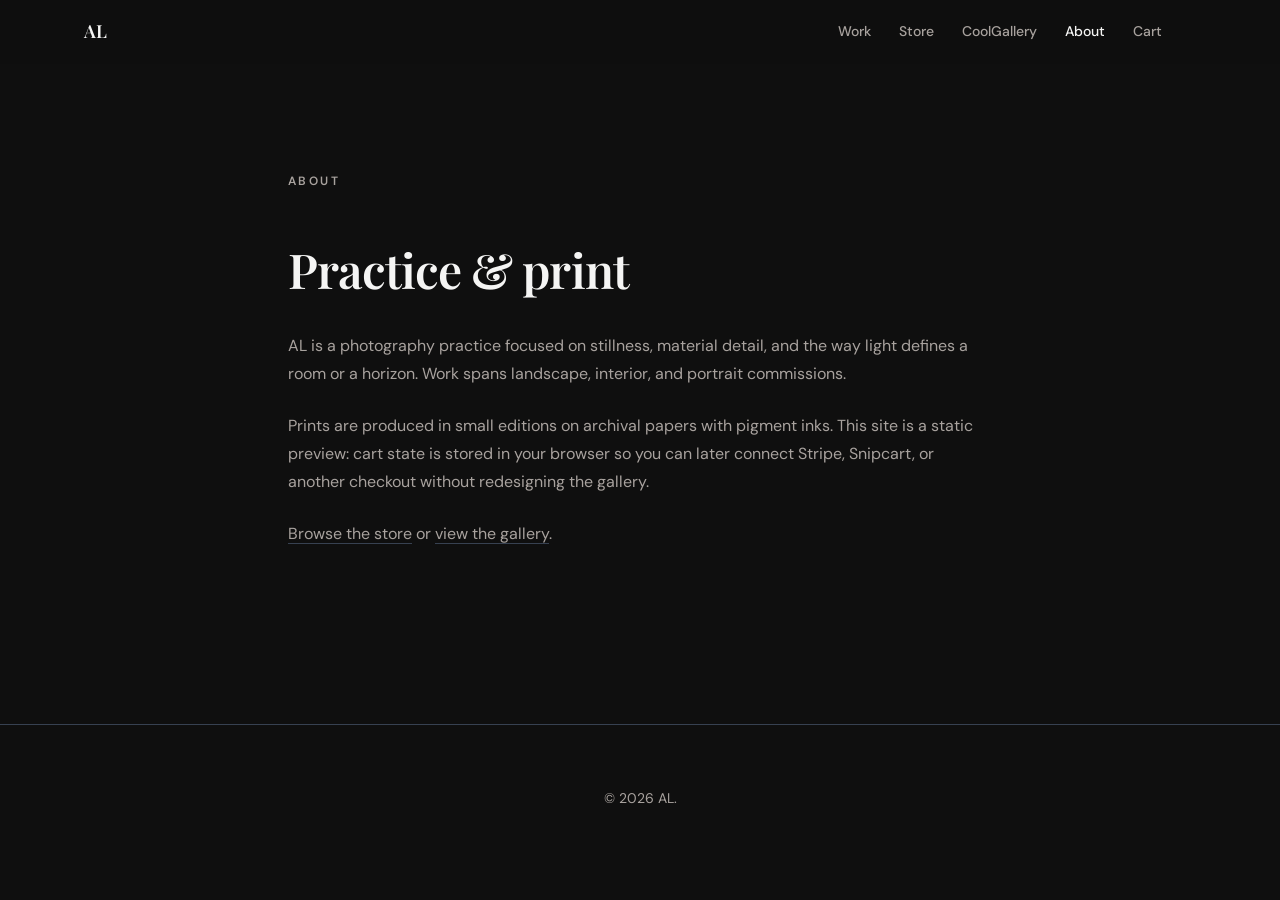
==== commit fe706f57: "udpates" ====
--- a/about.html
+++ b/about.html
@@ -34,29 +34,10 @@
           <a href="store.html" data-nav="store">Store</a>
           <a href="coolgallery.html" data-nav="coolgallery">CoolGallery</a>
           <a href="about.html" data-nav="about">About</a>
-          <a href="cart.html" data-nav="cart">Cart</a>
-          <button
-            type="button"
-            class="cart-btn"
-            aria-label="Open cart"
-            title="Cart"
-          >
-            <svg
-              width="22"
-              height="22"
-              viewBox="0 0 24 24"
-              fill="none"
-              stroke="currentColor"
-              stroke-width="1.75"
-              aria-hidden="true"
-            >
-              <path d="M6 6h15l-1.5 9h-12z" />
-              <path d="M6 6 5 3H2" />
-              <circle cx="9" cy="20" r="1" />
-              <circle cx="18" cy="20" r="1" />
-            </svg>
-            <span class="cart-btn__badge" aria-live="polite">0</span>
-          </button>
+          <a href="cart.html" data-nav="cart" class="cart-nav-link">
+            Cart
+            <span class="cart-badge" aria-live="polite">0</span>
+          </a>
         </nav>
       </div>
     </header>
--- a/style.css
+++ b/style.css
@@ -251,38 +251,23 @@
   color: var(--color-text);
 }
 
-.cart-btn {
+.cart-nav-link {
   position: relative;
   display: inline-flex;
   align-items: center;
+  gap: 0.35rem;
+}
+
+.cart-badge {
+  display: inline-flex;
+  align-items: center;
   justify-content: center;
-  width: 2.5rem;
-  height: 2.5rem;
-  margin-left: 0.25rem;
-  border: none;
-  border-radius: 0.375rem;
-  background: transparent;
-  color: var(--color-text);
-  cursor: pointer;
-  transition: background-color 0.2s ease;
-}
-
-.cart-btn:hover,
-.cart-btn:focus-visible {
-  background-color: rgba(245, 245, 244, 0.1);
-  outline: none;
-}
-
-.cart-btn__badge {
-  position: absolute;
-  top: 0.25rem;
-  right: 0.25rem;
-  min-width: 1.125rem;
-  height: 1.125rem;
+  min-width: 1rem;
+  height: 1rem;
   padding: 0 0.25rem;
   font-size: 0.625rem;
-  font-weight: 600;
-  line-height: 1.125rem;
+  font-weight: 700;
+  line-height: 1;
   text-align: center;
   color: #000;
   background: var(--color-text);
@@ -292,7 +277,7 @@
   transition: opacity 0.2s ease, transform 0.2s ease;
 }
 
-.cart-btn__badge.is-visible {
+.cart-badge.is-visible {
   opacity: 1;
   transform: scale(1);
 }
@@ -712,46 +697,205 @@
   margin: 0 0 1rem;
 }
 
+.cart-empty-state {
+  text-align: center;
+  padding: 3rem 2rem;
+}
+
+.cart-empty-state .cart-empty {
+  margin-bottom: 1.5rem;
+}
+
 .cart-page {
-  max-width: 800px;
+  max-width: 900px;
   margin: 0 auto;
   padding: 2rem 1rem;
 }
 
-.cart-page .cart-list {
-  max-height: none;
-  margin-bottom: 2rem;
-}
-
-.cart-page .cart-list li {
-  padding: 1rem 0;
+.cart-items {
+  list-style: none;
+  margin: 0 0 2rem;
+  padding: 0;
+}
+
+.cart-item {
+  display: grid;
+  grid-template-columns: 120px 1fr auto auto auto;
+  gap: 1.5rem;
+  align-items: center;
+  padding: 1.5rem;
+  margin-bottom: 1rem;
+  background: var(--color-surface);
+  border: 1px solid var(--color-border);
+  border-radius: 0.5rem;
+  transition: background-color 0.2s ease, box-shadow 0.2s ease;
+}
+
+.cart-item:hover {
+  background-color: rgba(29, 29, 29, 0.6);
+  box-shadow: 0 4px 12px rgba(0, 0, 0, 0.3);
+}
+
+.cart-item__media {
+  overflow: hidden;
+  border-radius: 0.375rem;
+  background: #2a2a2a;
+  aspect-ratio: 1;
+}
+
+.cart-item__media img {
+  width: 100%;
+  height: 100%;
+  object-fit: cover;
+  display: block;
+}
+
+.cart-item__details {
+  display: flex;
+  flex-direction: column;
+  gap: 0.5rem;
+}
+
+.cart-item__title {
+  font-family: var(--font-serif);
   font-size: 1rem;
-  gap: 1rem;
-}
-
-.cart-page .cart-actions {
-  display: flex;
-  flex-wrap: wrap;
-  justify-content: space-between;
-  align-items: center;
-  gap: 1rem;
-  margin-top: 2rem;
-  padding-top: 1.5rem;
-  border-top: 1px solid var(--color-border);
-}
-
-.cart-page .cart-total {
-  font-size: 1.25rem;
   font-weight: 600;
   margin: 0;
-}
-
-.cart-page .cart-list {
-  min-height: 14rem;
-}
-
-.cart-page .cart-list li {
-  min-height: 4rem;
+  color: var(--color-text);
+}
+
+.cart-item__price {
+  font-size: 0.875rem;
+  color: var(--color-muted);
+  margin: 0;
+}
+
+.cart-item__controls {
+  display: flex;
+  align-items: center;
+  gap: 1rem;
+}
+
+.qty-controls {
+  display: flex;
+  align-items: center;
+  gap: 0.5rem;
+  background: rgba(255, 255, 255, 0.08);
+  border-radius: 0.375rem;
+  padding: 0.25rem;
+}
+
+.qty-btn {
+  width: 2rem;
+  height: 2rem;
+  padding: 0;
+  display: flex;
+  align-items: center;
+  justify-content: center;
+  border: none;
+  background: transparent;
+  color: var(--color-text);
+  cursor: pointer;
+  font-weight: 600;
+  border-radius: 0.25rem;
+  transition: background-color 0.2s ease;
+}
+
+.qty-btn:hover {
+  background-color: rgba(255, 255, 255, 0.12);
+}
+
+.qty-val {
+  min-width: 2rem;
+  text-align: center;
+  font-weight: 500;
+}
+
+.cart-item__subtotal {
+  font-weight: 600;
+  min-width: 6rem;
+  text-align: right;
+}
+
+.cart-item__remove {
+  width: 2.5rem;
+  height: 2.5rem;
+  padding: 0;
+  display: flex;
+  align-items: center;
+  justify-content: center;
+  border: none;
+  background: transparent;
+  color: var(--color-muted);
+  cursor: pointer;
+  font-size: 1.5rem;
+  border-radius: 0.375rem;
+  transition: color 0.2s ease, background-color 0.2s ease;
+  flex-shrink: 0;
+}
+
+.cart-item__remove:hover {
+  color: #f87171;
+  background-color: rgba(248, 113, 113, 0.1);
+}
+
+.cart-summary {
+  max-width: 400px;
+  margin-left: auto;
+  padding: 1.5rem;
+  background: var(--color-surface);
+  border: 1px solid var(--color-border);
+  border-radius: 0.5rem;
+}
+
+.cart-summary__row {
+  display: flex;
+  justify-content: space-between;
+  align-items: center;
+  margin-bottom: 1.5rem;
+  padding-bottom: 1rem;
+  border-bottom: 1px solid var(--color-border);
+}
+
+.cart-summary__label {
+  font-weight: 500;
+  color: var(--color-muted);
+}
+
+.cart-summary__value {
+  font-size: 1.375rem;
+  font-weight: 600;
+  color: var(--color-text);
+}
+
+.cart-page .cart-actions {
+  display: flex;
+  flex-direction: column;
+  gap: 1rem;
+  margin-top: 1.5rem;
+}
+
+.cart-page .cart-actions .btn {
+  width: 100%;
+}
+
+@media (max-width: 768px) {
+  .cart-item {
+    grid-template-columns: 100px 1fr auto;
+    gap: 1rem;
+  }
+
+  .cart-item__controls {
+    grid-column: 1 / -1;
+    justify-content: space-between;
+    margin-top: 0.5rem;
+    padding-top: 1rem;
+    border-top: 1px solid var(--color-border);
+  }
+
+  .cart-item__subtotal {
+    text-align: left;
+  }
 }
 
 .product-layout {
